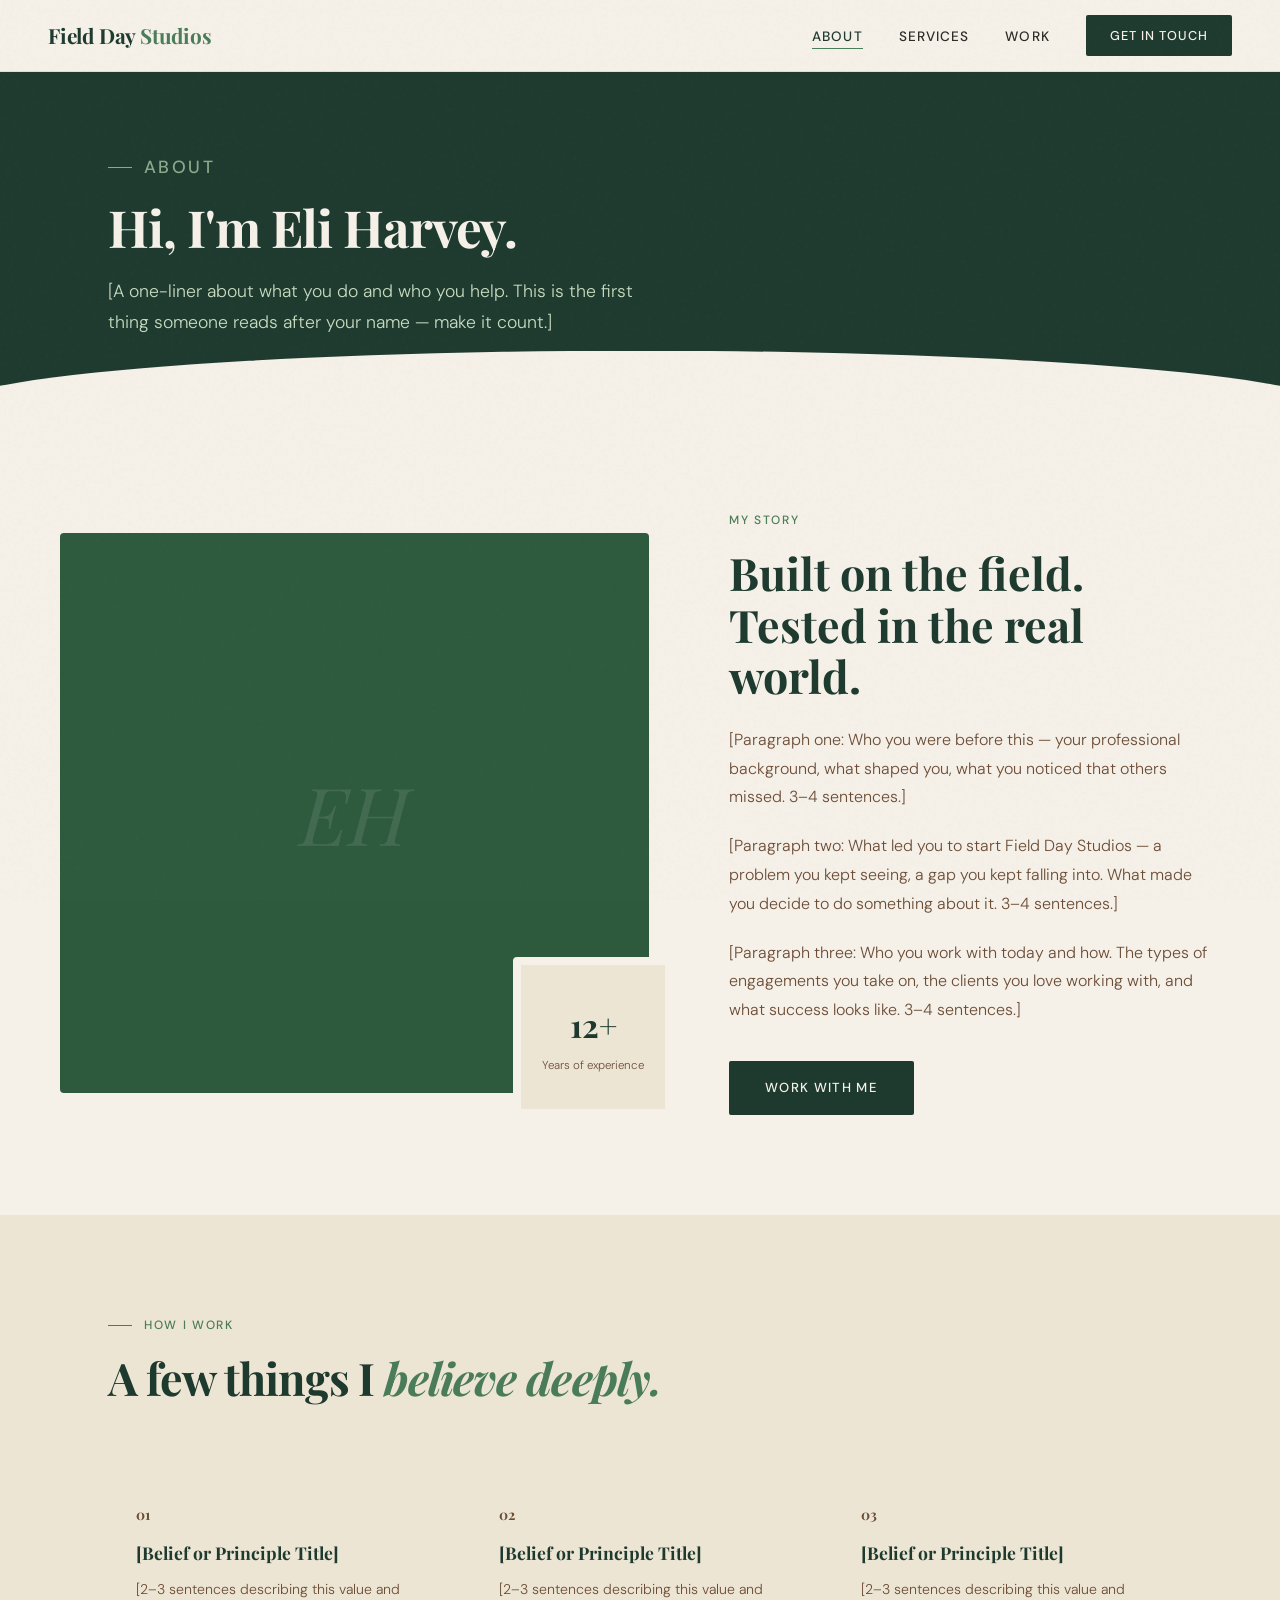
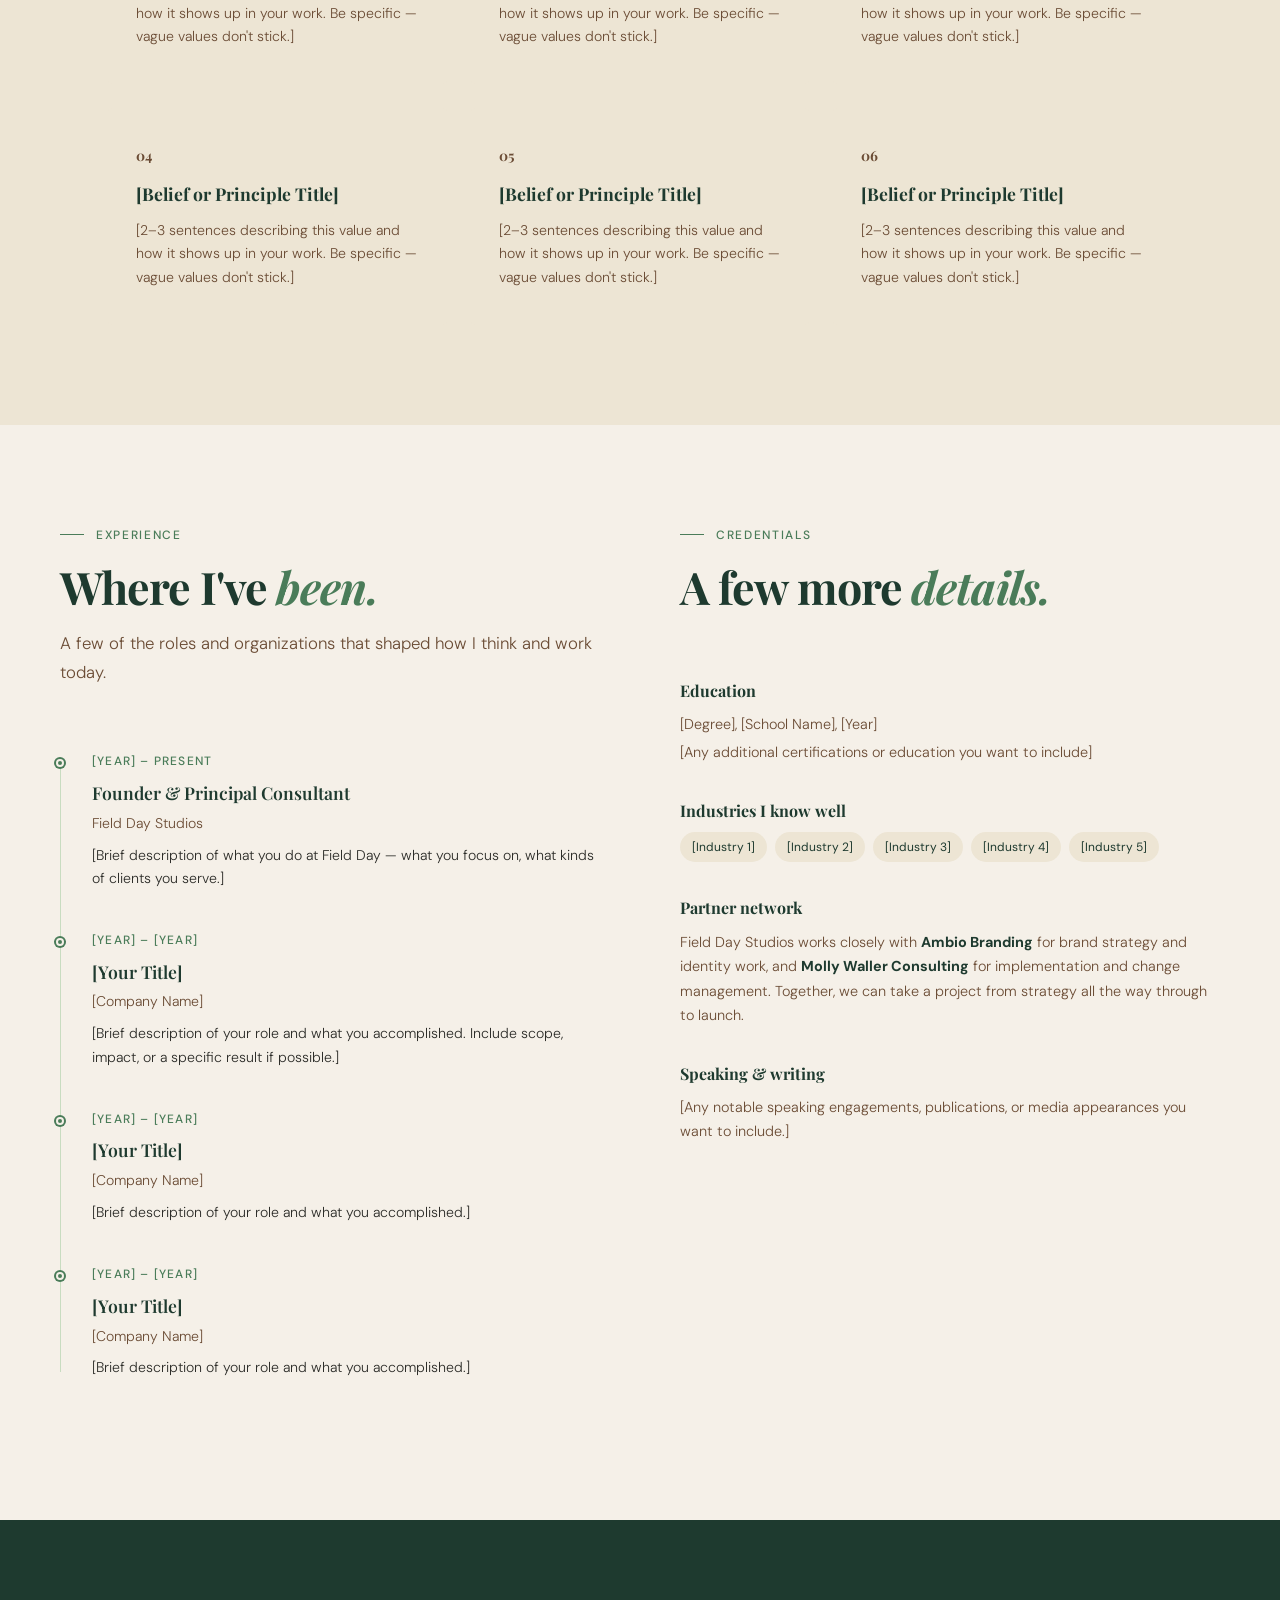
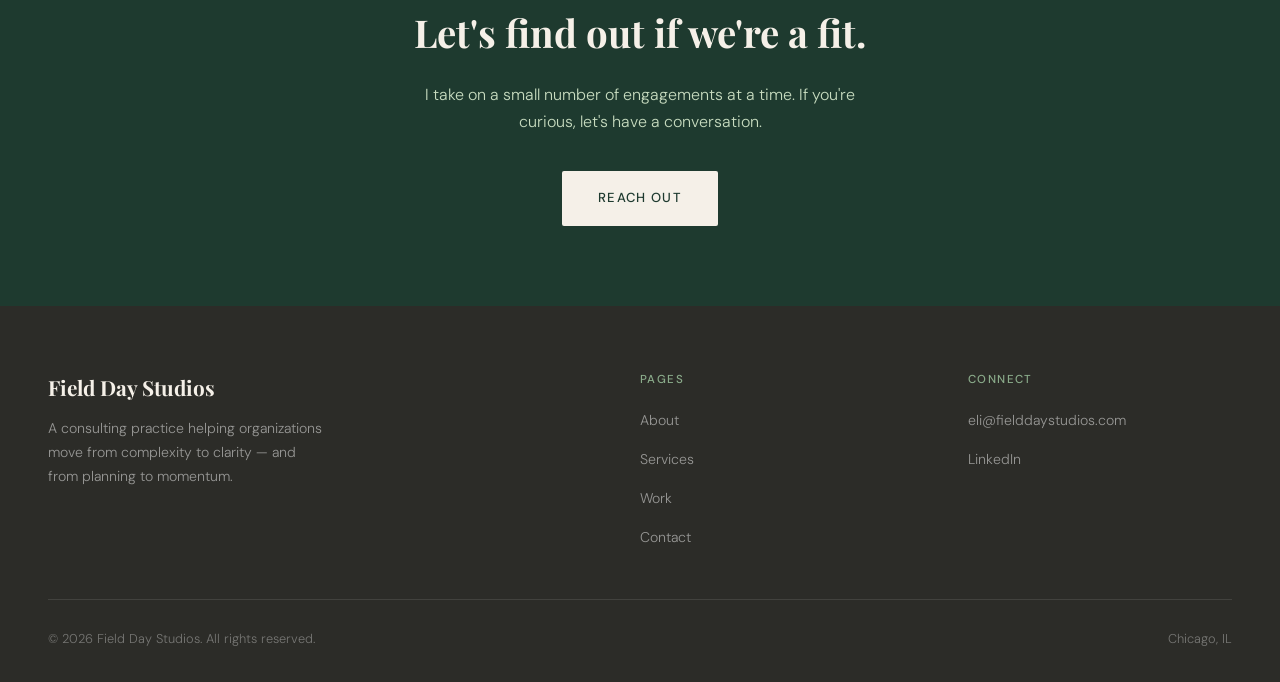
==== about.html @ 384d9022 "Add files via upload" ====
<!DOCTYPE html>
<html lang="en">
<head>
  <meta charset="UTF-8" />
  <meta name="viewport" content="width=device-width, initial-scale=1.0" />
  <title>About — Field Day Studios</title>
  <meta name="description" content="Eli Harvey is a consultant helping organizations move from strategy to execution." />
  <link rel="stylesheet" href="css/styles.css" />
</head>
<body>

  <!-- NAV -->
  <nav class="nav">
    <a href="index.html" class="nav-logo">Field Day <span>Studios</span></a>
    <ul class="nav-links">
      <li><a href="about.html">About</a></li>
      <li><a href="services.html">Services</a></li>
      <li><a href="work.html">Work</a></li>
      <li><a href="contact.html" class="nav-cta">Get in touch</a></li>
    </ul>
    <button class="nav-toggle" aria-label="Toggle menu">
      <span></span><span></span><span></span>
    </button>
  </nav>

  <main class="page">

    <!-- PAGE HERO -->
    <section class="page-hero">
      <div class="container">
        <p class="section-eyebrow">About</p>
        <h1>Hi, I'm Eli Harvey.</h1>
        <p>[A one-liner about what you do and who you help. This is the first thing someone reads after your name — make it count.]</p>
      </div>
    </section>

    <!-- ABOUT HERO DETAIL -->
    <section class="section container">
      <div class="about-hero-grid">
        <div class="about-photo">
          <div class="about-photo-main">
            <span class="about-photo-placeholder">EH</span>
          </div>
          <div class="about-photo-accent">
            <span class="num">12+</span>
            <span class="lbl">Years of experience</span>
          </div>
        </div>

        <div class="about-content">
          <p class="eyebrow">My story</p>
          <h1>Built on the field. Tested in the real world.</h1>
          <p>[Paragraph one: Who you were before this — your professional background, what shaped you, what you noticed that others missed. 3–4 sentences.]</p>
          <p>[Paragraph two: What led you to start Field Day Studios — a problem you kept seeing, a gap you kept falling into. What made you decide to do something about it. 3–4 sentences.]</p>
          <p>[Paragraph three: Who you work with today and how. The types of engagements you take on, the clients you love working with, and what success looks like. 3–4 sentences.]</p>
          <div style="margin-top: 36px;">
            <a href="contact.html" class="btn-primary">Work with me</a>
          </div>
        </div>
      </div>
    </section>

    <!-- VALUES -->
    <section class="section section-alt">
      <div class="container">
        <div class="section-header reveal">
          <p class="section-eyebrow">How I work</p>
          <h2 class="section-title">A few things I <em>believe deeply.</em></h2>
        </div>
        <div class="values-grid">
          <div class="value-card reveal">
            <p class="value-num">01</p>
            <h3>[Belief or Principle Title]</h3>
            <p>[2–3 sentences describing this value and how it shows up in your work. Be specific — vague values don't stick.]</p>
          </div>
          <div class="value-card reveal">
            <p class="value-num">02</p>
            <h3>[Belief or Principle Title]</h3>
            <p>[2–3 sentences describing this value and how it shows up in your work. Be specific — vague values don't stick.]</p>
          </div>
          <div class="value-card reveal">
            <p class="value-num">03</p>
            <h3>[Belief or Principle Title]</h3>
            <p>[2–3 sentences describing this value and how it shows up in your work. Be specific — vague values don't stick.]</p>
          </div>
          <div class="value-card reveal">
            <p class="value-num">04</p>
            <h3>[Belief or Principle Title]</h3>
            <p>[2–3 sentences describing this value and how it shows up in your work. Be specific — vague values don't stick.]</p>
          </div>
          <div class="value-card reveal">
            <p class="value-num">05</p>
            <h3>[Belief or Principle Title]</h3>
            <p>[2–3 sentences describing this value and how it shows up in your work. Be specific — vague values don't stick.]</p>
          </div>
          <div class="value-card reveal">
            <p class="value-num">06</p>
            <h3>[Belief or Principle Title]</h3>
            <p>[2–3 sentences describing this value and how it shows up in your work. Be specific — vague values don't stick.]</p>
          </div>
        </div>
      </div>
    </section>

    <!-- EXPERIENCE TIMELINE -->
    <section class="section container">
      <div style="display: grid; grid-template-columns: 1fr 1fr; gap: 80px;">
        <div>
          <div class="section-header reveal">
            <p class="section-eyebrow">Experience</p>
            <h2 class="section-title">Where I've <em>been.</em></h2>
            <p class="section-subtitle">A few of the roles and organizations that shaped how I think and work today.</p>
          </div>

          <div class="timeline reveal">
            <div class="timeline-item">
              <p class="timeline-year">[Year] – Present</p>
              <h3 class="timeline-title">Founder & Principal Consultant</h3>
              <p class="timeline-company">Field Day Studios</p>
              <p class="timeline-desc">[Brief description of what you do at Field Day — what you focus on, what kinds of clients you serve.]</p>
            </div>
            <div class="timeline-item">
              <p class="timeline-year">[Year] – [Year]</p>
              <h3 class="timeline-title">[Your Title]</h3>
              <p class="timeline-company">[Company Name]</p>
              <p class="timeline-desc">[Brief description of your role and what you accomplished. Include scope, impact, or a specific result if possible.]</p>
            </div>
            <div class="timeline-item">
              <p class="timeline-year">[Year] – [Year]</p>
              <h3 class="timeline-title">[Your Title]</h3>
              <p class="timeline-company">[Company Name]</p>
              <p class="timeline-desc">[Brief description of your role and what you accomplished.]</p>
            </div>
            <div class="timeline-item">
              <p class="timeline-year">[Year] – [Year]</p>
              <h3 class="timeline-title">[Your Title]</h3>
              <p class="timeline-company">[Company Name]</p>
              <p class="timeline-desc">[Brief description of your role and what you accomplished.]</p>
            </div>
          </div>
        </div>

        <div>
          <div class="section-header reveal">
            <p class="section-eyebrow">Credentials</p>
            <h2 class="section-title">A few more <em>details.</em></h2>
          </div>

          <div style="display: flex; flex-direction: column; gap: 32px;" class="reveal">
            <div>
              <h4 style="font-family: var(--font-display); font-size: 1rem; color: var(--forest); margin-bottom: 8px;">Education</h4>
              <p style="font-size: 0.9rem; color: var(--bark);">[Degree], [School Name], [Year]</p>
              <p style="font-size: 0.9rem; color: var(--bark); margin-top: 4px;">[Any additional certifications or education you want to include]</p>
            </div>

            <div>
              <h4 style="font-family: var(--font-display); font-size: 1rem; color: var(--forest); margin-bottom: 8px;">Industries I know well</h4>
              <div style="display: flex; flex-wrap: wrap; gap: 8px; margin-top: 4px;">
                <span class="deliverable-tag">[Industry 1]</span>
                <span class="deliverable-tag">[Industry 2]</span>
                <span class="deliverable-tag">[Industry 3]</span>
                <span class="deliverable-tag">[Industry 4]</span>
                <span class="deliverable-tag">[Industry 5]</span>
              </div>
            </div>

            <div>
              <h4 style="font-family: var(--font-display); font-size: 1rem; color: var(--forest); margin-bottom: 8px;">Partner network</h4>
              <p style="font-size: 0.9rem; color: var(--bark); line-height: 1.7;">Field Day Studios works closely with <strong style="color: var(--forest);">Ambio Branding</strong> for brand strategy and identity work, and <strong style="color: var(--forest);">Molly Waller Consulting</strong> for implementation and change management. Together, we can take a project from strategy all the way through to launch.</p>
            </div>

            <div>
              <h4 style="font-family: var(--font-display); font-size: 1rem; color: var(--forest); margin-bottom: 8px;">Speaking & writing</h4>
              <p style="font-size: 0.9rem; color: var(--bark);">[Any notable speaking engagements, publications, or media appearances you want to include.]</p>
            </div>
          </div>
        </div>
      </div>
    </section>

    <!-- CTA BAND -->
    <div class="cta-band">
      <h2>Let's find out if we're a fit.</h2>
      <p>I take on a small number of engagements at a time. If you're curious, let's have a conversation.</p>
      <a href="contact.html" class="btn-primary">Reach out</a>
    </div>

  </main>

  <!-- FOOTER -->
  <footer class="footer">
    <div class="footer-grid">
      <div class="footer-brand">
        <h3>Field Day Studios</h3>
        <p>A consulting practice helping organizations move from complexity to clarity — and from planning to momentum.</p>
      </div>
      <div class="footer-col">
        <h4>Pages</h4>
        <ul>
          <li><a href="about.html">About</a></li>
          <li><a href="services.html">Services</a></li>
          <li><a href="work.html">Work</a></li>
          <li><a href="contact.html">Contact</a></li>
        </ul>
      </div>
      <div class="footer-col">
        <h4>Connect</h4>
        <ul>
          <li><a href="mailto:eli@fielddaystudios.com">eli@fielddaystudios.com</a></li>
          <li><a href="https://linkedin.com/in/eliharvey" target="_blank">LinkedIn</a></li>
        </ul>
      </div>
    </div>
    <div class="footer-bottom">
      <p>© 2026 Field Day Studios. All rights reserved.</p>
      <p>Chicago, IL</p>
    </div>
  </footer>

  <script src="js/main.js"></script>
</body>
</html>
---- css/styles.css ----
/* ============================================
   FIELD DAY STUDIOS — Global Styles
   ============================================ */

@import url('https://fonts.googleapis.com/css2?family=Playfair+Display:ital,wght@0,400;0,600;0,700;1,400;1,600&family=DM+Sans:ital,wght@0,300;0,400;0,500;1,300&display=swap');

:root {
  --forest:     #1e3a2f;
  --moss:       #2d5a3d;
  --fern:       #4a7c59;
  --sage:       #8aab8a;
  --mist:       #c8dcc0;
  --cream:      #f5f0e8;
  --parchment:  #ede5d4;
  --clay:       #b5815a;
  --bark:       #6b4c35;
  --charcoal:   #2c2c28;
  --white:      #fefefe;

  --font-display: 'Playfair Display', Georgia, serif;
  --font-body:    'DM Sans', sans-serif;

  --radius: 4px;
  --transition: 0.3s ease;
  --max-width: 1160px;
}

*, *::before, *::after {
  box-sizing: border-box;
  margin: 0;
  padding: 0;
}

html {
  scroll-behavior: smooth;
}

body {
  font-family: var(--font-body);
  font-weight: 300;
  background: var(--cream);
  color: var(--charcoal);
  line-height: 1.7;
  font-size: 17px;
  -webkit-font-smoothing: antialiased;
}

/* ---- GRAIN OVERLAY ---- */
body::before {
  content: '';
  position: fixed;
  inset: 0;
  background-image: url("data:image/svg+xml,%3Csvg viewBox='0 0 256 256' xmlns='http://www.w3.org/2000/svg'%3E%3Cfilter id='noise'%3E%3CfeTurbulence type='fractalNoise' baseFrequency='0.9' numOctaves='4' stitchTiles='stitch'/%3E%3C/filter%3E%3Crect width='100%25' height='100%25' filter='url(%23noise)' opacity='0.04'/%3E%3C/svg%3E");
  pointer-events: none;
  z-index: 1000;
  opacity: 0.5;
}

img { max-width: 100%; display: block; }
a { color: inherit; text-decoration: none; }
ul { list-style: none; }

/* ============================================
   NAVIGATION
   ============================================ */
.nav {
  position: fixed;
  top: 0;
  left: 0;
  right: 0;
  z-index: 100;
  padding: 0 48px;
  height: 72px;
  display: flex;
  align-items: center;
  justify-content: space-between;
  background: rgba(245, 240, 232, 0.92);
  backdrop-filter: blur(12px);
  border-bottom: 1px solid rgba(30, 58, 47, 0.1);
  transition: var(--transition);
}

.nav-logo {
  font-family: var(--font-display);
  font-size: 1.3rem;
  font-weight: 700;
  color: var(--forest);
  letter-spacing: -0.01em;
}

.nav-logo span {
  color: var(--fern);
}

.nav-links {
  display: flex;
  gap: 36px;
  align-items: center;
}

.nav-links a {
  font-size: 0.85rem;
  font-weight: 500;
  letter-spacing: 0.08em;
  text-transform: uppercase;
  color: var(--charcoal);
  transition: color var(--transition);
  position: relative;
}

.nav-links a::after {
  content: '';
  position: absolute;
  bottom: -4px;
  left: 0;
  width: 0;
  height: 1px;
  background: var(--fern);
  transition: width var(--transition);
}

.nav-links a:hover,
.nav-links a.active {
  color: var(--forest);
}

.nav-links a:hover::after,
.nav-links a.active::after {
  width: 100%;
}

.nav-cta {
  display: inline-block;
  padding: 10px 24px;
  background: var(--forest);
  color: var(--cream) !important;
  border-radius: 2px;
  font-size: 0.8rem !important;
  font-weight: 500 !important;
  letter-spacing: 0.08em;
  text-transform: uppercase;
  transition: background var(--transition) !important;
}

.nav-cta::after { display: none !important; }

.nav-cta:hover {
  background: var(--moss) !important;
  color: var(--cream) !important;
}

/* Mobile Nav */
.nav-toggle {
  display: none;
  flex-direction: column;
  gap: 5px;
  cursor: pointer;
  background: none;
  border: none;
  padding: 4px;
}

.nav-toggle span {
  display: block;
  width: 24px;
  height: 1.5px;
  background: var(--forest);
  transition: var(--transition);
}

/* ============================================
   PAGE WRAPPER
   ============================================ */
.page {
  padding-top: 72px;
  min-height: 100vh;
}

.container {
  max-width: var(--max-width);
  margin: 0 auto;
  padding: 0 48px;
}

/* ============================================
   HERO — HOME
   ============================================ */
.hero {
  min-height: calc(100vh - 72px);
  display: grid;
  grid-template-columns: 1fr 1fr;
  align-items: center;
  gap: 80px;
  padding: 80px 48px;
  max-width: var(--max-width);
  margin: 0 auto;
}

.hero-eyebrow {
  font-size: 0.78rem;
  font-weight: 500;
  letter-spacing: 0.14em;
  text-transform: uppercase;
  color: var(--fern);
  margin-bottom: 20px;
  display: flex;
  align-items: center;
  gap: 12px;
}

.hero-eyebrow::before {
  content: '';
  display: block;
  width: 32px;
  height: 1px;
  background: var(--fern);
}

.hero h1 {
  font-family: var(--font-display);
  font-size: clamp(2.6rem, 5vw, 4.2rem);
  font-weight: 700;
  line-height: 1.12;
  color: var(--forest);
  margin-bottom: 28px;
  letter-spacing: -0.02em;
}

.hero h1 em {
  font-style: italic;
  color: var(--fern);
}

.hero-body {
  font-size: 1.1rem;
  color: var(--bark);
  max-width: 480px;
  margin-bottom: 44px;
  line-height: 1.8;
}

.btn-primary {
  display: inline-block;
  padding: 16px 36px;
  background: var(--forest);
  color: var(--cream);
  font-family: var(--font-body);
  font-size: 0.82rem;
  font-weight: 500;
  letter-spacing: 0.1em;
  text-transform: uppercase;
  border: none;
  border-radius: 2px;
  cursor: pointer;
  transition: background var(--transition), transform var(--transition);
}

.btn-primary:hover {
  background: var(--moss);
  transform: translateY(-2px);
}

.btn-secondary {
  display: inline-block;
  padding: 16px 36px;
  background: transparent;
  color: var(--forest);
  font-family: var(--font-body);
  font-size: 0.82rem;
  font-weight: 500;
  letter-spacing: 0.1em;
  text-transform: uppercase;
  border: 1.5px solid var(--forest);
  border-radius: 2px;
  cursor: pointer;
  transition: all var(--transition);
}

.btn-secondary:hover {
  background: var(--forest);
  color: var(--cream);
}

.hero-actions {
  display: flex;
  gap: 16px;
  flex-wrap: wrap;
}

/* Hero Visual */
.hero-visual {
  position: relative;
  height: 520px;
}

.hero-card {
  position: absolute;
  background: var(--white);
  border-radius: 6px;
  padding: 32px;
  box-shadow: 0 8px 48px rgba(30, 58, 47, 0.12);
}

.hero-card-main {
  width: 340px;
  top: 40px;
  right: 0;
  background: var(--forest);
  color: var(--cream);
}

.hero-card-main .card-label {
  font-size: 0.72rem;
  letter-spacing: 0.12em;
  text-transform: uppercase;
  color: var(--sage);
  margin-bottom: 16px;
}

.hero-card-main h3 {
  font-family: var(--font-display);
  font-size: 1.4rem;
  font-weight: 600;
  color: var(--cream);
  margin-bottom: 12px;
  line-height: 1.3;
}

.hero-card-main p {
  font-size: 0.9rem;
  color: var(--mist);
  line-height: 1.6;
}

.hero-card-accent {
  width: 220px;
  bottom: 60px;
  left: 0;
  background: var(--parchment);
  border-left: 3px solid var(--clay);
}

.hero-card-accent .stat-num {
  font-family: var(--font-display);
  font-size: 2.4rem;
  font-weight: 700;
  color: var(--forest);
  line-height: 1;
}

.hero-card-accent .stat-label {
  font-size: 0.8rem;
  color: var(--bark);
  margin-top: 6px;
  font-weight: 400;
}

/* ============================================
   SECTION HEADERS
   ============================================ */
.section-header {
  margin-bottom: 64px;
}

.section-eyebrow {
  font-size: 0.75rem;
  font-weight: 500;
  letter-spacing: 0.14em;
  text-transform: uppercase;
  color: var(--fern);
  margin-bottom: 16px;
  display: flex;
  align-items: center;
  gap: 12px;
}

.section-eyebrow::before {
  content: '';
  display: block;
  width: 24px;
  height: 1px;
  background: var(--fern);
}

.section-title {
  font-family: var(--font-display);
  font-size: clamp(2rem, 3.5vw, 3rem);
  font-weight: 700;
  color: var(--forest);
  line-height: 1.15;
  letter-spacing: -0.02em;
}

.section-title em {
  font-style: italic;
  color: var(--fern);
}

.section-subtitle {
  margin-top: 16px;
  font-size: 1.05rem;
  color: var(--bark);
  max-width: 560px;
  line-height: 1.75;
}

/* ============================================
   SECTIONS — GENERAL
   ============================================ */
.section {
  padding: 100px 0;
}

.section-alt {
  background: var(--parchment);
}

.section-dark {
  background: var(--forest);
  color: var(--cream);
}

.section-dark .section-title {
  color: var(--cream);
}

.section-dark .section-subtitle {
  color: var(--mist);
}

/* ============================================
   HOME — INTRO STRIP
   ============================================ */
.intro-strip {
  background: var(--forest);
  padding: 48px;
  display: flex;
  align-items: center;
  justify-content: space-between;
  gap: 40px;
  flex-wrap: wrap;
}

.intro-strip p {
  font-family: var(--font-display);
  font-size: 1.3rem;
  color: var(--cream);
  font-style: italic;
  max-width: 640px;
}

.intro-strip a {
  flex-shrink: 0;
  color: var(--mist);
  font-size: 0.82rem;
  letter-spacing: 0.1em;
  text-transform: uppercase;
  border-bottom: 1px solid var(--fern);
  padding-bottom: 3px;
  transition: color var(--transition);
}

.intro-strip a:hover { color: var(--cream); }

/* ============================================
   SERVICES GRID
   ============================================ */
.services-grid {
  display: grid;
  grid-template-columns: repeat(3, 1fr);
  gap: 2px;
  background: var(--mist);
}

.service-card {
  background: var(--cream);
  padding: 48px 40px;
  transition: background var(--transition);
  position: relative;
  overflow: hidden;
}

.service-card::before {
  content: '';
  position: absolute;
  top: 0;
  left: 0;
  width: 3px;
  height: 0;
  background: var(--fern);
  transition: height 0.4s ease;
}

.service-card:hover::before { height: 100%; }
.service-card:hover { background: var(--white); }

.service-icon {
  width: 48px;
  height: 48px;
  background: var(--parchment);
  border-radius: 50%;
  display: flex;
  align-items: center;
  justify-content: center;
  margin-bottom: 24px;
  font-size: 1.3rem;
}

.service-card h3 {
  font-family: var(--font-display);
  font-size: 1.25rem;
  font-weight: 600;
  color: var(--forest);
  margin-bottom: 12px;
}

.service-card p {
  font-size: 0.9rem;
  color: var(--bark);
  line-height: 1.7;
}

/* ============================================
   CASE STUDY CARDS
   ============================================ */
.cases-grid {
  display: grid;
  grid-template-columns: repeat(2, 1fr);
  gap: 32px;
}

.case-card {
  background: var(--white);
  border-radius: 4px;
  overflow: hidden;
  transition: transform var(--transition), box-shadow var(--transition);
  cursor: pointer;
}

.case-card:hover {
  transform: translateY(-6px);
  box-shadow: 0 16px 48px rgba(30, 58, 47, 0.12);
}

.case-card-image {
  height: 220px;
  background: var(--moss);
  position: relative;
  overflow: hidden;
  display: flex;
  align-items: center;
  justify-content: center;
}

.case-placeholder {
  font-family: var(--font-display);
  font-size: 3rem;
  color: rgba(255,255,255,0.15);
  font-style: italic;
  user-select: none;
}

.case-tag {
  position: absolute;
  top: 20px;
  left: 20px;
  background: var(--cream);
  color: var(--forest);
  font-size: 0.72rem;
  font-weight: 500;
  letter-spacing: 0.1em;
  text-transform: uppercase;
  padding: 6px 12px;
  border-radius: 2px;
}

.case-card-body {
  padding: 32px;
}

.case-card-body h3 {
  font-family: var(--font-display);
  font-size: 1.2rem;
  font-weight: 600;
  color: var(--forest);
  margin-bottom: 10px;
}

.case-card-body p {
  font-size: 0.9rem;
  color: var(--bark);
  line-height: 1.65;
  margin-bottom: 20px;
}

.case-link {
  font-size: 0.8rem;
  font-weight: 500;
  letter-spacing: 0.08em;
  text-transform: uppercase;
  color: var(--fern);
  display: flex;
  align-items: center;
  gap: 8px;
  transition: gap var(--transition);
}

.case-link:hover { gap: 14px; }

/* ============================================
   TESTIMONIALS
   ============================================ */
.testimonials-grid {
  display: grid;
  grid-template-columns: repeat(3, 1fr);
  gap: 24px;
}

.testimonial-card {
  background: var(--white);
  border-radius: 4px;
  padding: 40px 32px;
  position: relative;
}

.testimonial-card::before {
  content: '"';
  position: absolute;
  top: 20px;
  right: 28px;
  font-family: var(--font-display);
  font-size: 5rem;
  color: var(--mist);
  line-height: 1;
}

.testimonial-text {
  font-size: 0.95rem;
  color: var(--charcoal);
  line-height: 1.75;
  margin-bottom: 28px;
  font-style: italic;
}

.testimonial-author {
  display: flex;
  align-items: center;
  gap: 14px;
}

.author-avatar {
  width: 44px;
  height: 44px;
  background: var(--parchment);
  border-radius: 50%;
  display: flex;
  align-items: center;
  justify-content: center;
  font-family: var(--font-display);
  font-weight: 700;
  color: var(--forest);
  font-size: 0.9rem;
  flex-shrink: 0;
}

.author-name {
  font-size: 0.9rem;
  font-weight: 500;
  color: var(--forest);
}

.author-title {
  font-size: 0.78rem;
  color: var(--bark);
  margin-top: 2px;
}

/* ============================================
   CONTACT FORM
   ============================================ */
.contact-layout {
  display: grid;
  grid-template-columns: 1fr 1.6fr;
  gap: 80px;
  align-items: start;
}

.contact-info h2 {
  font-family: var(--font-display);
  font-size: 2.2rem;
  font-weight: 700;
  color: var(--forest);
  line-height: 1.2;
  margin-bottom: 20px;
}

.contact-info p {
  font-size: 1rem;
  color: var(--bark);
  line-height: 1.75;
  margin-bottom: 40px;
}

.contact-detail {
  display: flex;
  flex-direction: column;
  gap: 16px;
}

.contact-item {
  display: flex;
  align-items: center;
  gap: 14px;
  font-size: 0.9rem;
  color: var(--charcoal);
}

.contact-icon {
  width: 36px;
  height: 36px;
  background: var(--parchment);
  border-radius: 50%;
  display: flex;
  align-items: center;
  justify-content: center;
  font-size: 0.9rem;
  flex-shrink: 0;
}

.form-card {
  background: var(--white);
  border-radius: 6px;
  padding: 56px 48px;
  box-shadow: 0 4px 32px rgba(30, 58, 47, 0.07);
}

.form-row {
  display: grid;
  grid-template-columns: 1fr 1fr;
  gap: 20px;
}

.form-group {
  margin-bottom: 24px;
}

.form-group label {
  display: block;
  font-size: 0.78rem;
  font-weight: 500;
  letter-spacing: 0.08em;
  text-transform: uppercase;
  color: var(--forest);
  margin-bottom: 8px;
}

.form-group input,
.form-group select,
.form-group textarea {
  width: 100%;
  padding: 14px 16px;
  background: var(--cream);
  border: 1.5px solid var(--mist);
  border-radius: 2px;
  font-family: var(--font-body);
  font-size: 0.95rem;
  color: var(--charcoal);
  transition: border-color var(--transition);
  outline: none;
  -webkit-appearance: none;
}

.form-group input:focus,
.form-group select:focus,
.form-group textarea:focus {
  border-color: var(--fern);
}

.form-group textarea {
  height: 140px;
  resize: vertical;
}

.form-submit {
  width: 100%;
  padding: 18px;
  background: var(--forest);
  color: var(--cream);
  border: none;
  font-family: var(--font-body);
  font-size: 0.82rem;
  font-weight: 500;
  letter-spacing: 0.1em;
  text-transform: uppercase;
  cursor: pointer;
  border-radius: 2px;
  transition: background var(--transition);
}

.form-submit:hover { background: var(--moss); }

.form-success {
  display: none;
  text-align: center;
  padding: 32px;
}

.form-success h3 {
  font-family: var(--font-display);
  font-size: 1.5rem;
  color: var(--forest);
  margin-bottom: 10px;
}

.form-success p {
  color: var(--bark);
}

/* ============================================
   ABOUT PAGE
   ============================================ */
.about-hero {
  padding: 80px 0 40px;
}

.about-hero-grid {
  display: grid;
  grid-template-columns: 1.2fr 1fr;
  gap: 80px;
  align-items: center;
}

.about-photo {
  position: relative;
  height: 560px;
}

.about-photo-main {
  position: absolute;
  inset: 0;
  background: var(--moss);
  border-radius: 4px;
  display: flex;
  align-items: center;
  justify-content: center;
  overflow: hidden;
}

.about-photo-accent {
  position: absolute;
  bottom: -24px;
  right: -24px;
  width: 160px;
  height: 160px;
  background: var(--parchment);
  border-radius: 4px;
  border: 8px solid var(--cream);
  display: flex;
  align-items: center;
  justify-content: center;
  flex-direction: column;
  text-align: center;
  padding: 16px;
}

.about-photo-accent .num {
  font-family: var(--font-display);
  font-size: 2rem;
  font-weight: 700;
  color: var(--forest);
}

.about-photo-accent .lbl {
  font-size: 0.72rem;
  color: var(--bark);
  margin-top: 4px;
}

.about-photo-placeholder {
  font-family: var(--font-display);
  font-size: 5rem;
  color: rgba(255,255,255,0.1);
  font-style: italic;
}

.about-content .eyebrow {
  font-size: 0.75rem;
  font-weight: 500;
  letter-spacing: 0.14em;
  text-transform: uppercase;
  color: var(--fern);
  margin-bottom: 16px;
}

.about-content h1 {
  font-family: var(--font-display);
  font-size: clamp(2rem, 3.5vw, 3rem);
  font-weight: 700;
  color: var(--forest);
  line-height: 1.15;
  margin-bottom: 24px;
}

.about-content p {
  font-size: 1rem;
  color: var(--bark);
  line-height: 1.8;
  margin-bottom: 20px;
}

/* Experience Timeline */
.timeline {
  position: relative;
  padding-left: 32px;
}

.timeline::before {
  content: '';
  position: absolute;
  left: 0;
  top: 8px;
  bottom: 8px;
  width: 1px;
  background: var(--mist);
}

.timeline-item {
  position: relative;
  margin-bottom: 40px;
}

.timeline-item::before {
  content: '';
  position: absolute;
  left: -36px;
  top: 8px;
  width: 8px;
  height: 8px;
  border-radius: 50%;
  background: var(--fern);
  border: 2px solid var(--cream);
  box-shadow: 0 0 0 2px var(--fern);
}

.timeline-year {
  font-size: 0.75rem;
  font-weight: 500;
  letter-spacing: 0.1em;
  text-transform: uppercase;
  color: var(--fern);
  margin-bottom: 6px;
}

.timeline-title {
  font-family: var(--font-display);
  font-size: 1.1rem;
  font-weight: 600;
  color: var(--forest);
  margin-bottom: 4px;
}

.timeline-company {
  font-size: 0.88rem;
  color: var(--bark);
  margin-bottom: 8px;
}

.timeline-desc {
  font-size: 0.88rem;
  color: var(--charcoal);
  line-height: 1.65;
}

/* Values grid */
.values-grid {
  display: grid;
  grid-template-columns: repeat(3, 1fr);
  gap: 24px;
}

.value-card {
  padding: 36px 28px;
  background: var(--parchment);
  border-radius: 4px;
}

.value-num {
  font-family: var(--font-display);
  font-size: 3rem;
  font-weight: 700;
  color: var(--mist);
  line-height: 1;
  margin-bottom: 12px;
}

.value-card h3 {
  font-family: var(--font-display);
  font-size: 1.1rem;
  color: var(--forest);
  margin-bottom: 10px;
}

.value-card p {
  font-size: 0.88rem;
  color: var(--bark);
  line-height: 1.65;
}

/* ============================================
   PAGE HERO (inner pages)
   ============================================ */
.page-hero {
  background: var(--forest);
  padding: 80px 0 72px;
  position: relative;
  overflow: hidden;
}

.page-hero::after {
  content: '';
  position: absolute;
  bottom: -1px;
  left: 0;
  right: 0;
  height: 60px;
  background: var(--cream);
  clip-path: ellipse(55% 100% at 50% 100%);
}

.page-hero .section-eyebrow { color: var(--sage); }
.page-hero .section-eyebrow::before { background: var(--sage); }

.page-hero h1 {
  font-family: var(--font-display);
  font-size: clamp(2.4rem, 4vw, 3.6rem);
  font-weight: 700;
  color: var(--cream);
  line-height: 1.12;
  letter-spacing: -0.02em;
  margin-bottom: 20px;
}

.page-hero p {
  font-size: 1.1rem;
  color: var(--mist);
  max-width: 560px;
  line-height: 1.75;
}

/* ============================================
   SERVICES PAGE
   ============================================ */
.services-list {
  display: flex;
  flex-direction: column;
  gap: 2px;
}

.service-row {
  background: var(--white);
  padding: 48px 48px;
  display: grid;
  grid-template-columns: 280px 1fr auto;
  gap: 40px;
  align-items: start;
  transition: background var(--transition);
  position: relative;
  overflow: hidden;
}

.service-row::before {
  content: '';
  position: absolute;
  left: 0;
  top: 0;
  bottom: 0;
  width: 3px;
  background: transparent;
  transition: background var(--transition);
}

.service-row:hover {
  background: var(--parchment);
}

.service-row:hover::before {
  background: var(--fern);
}

.service-row-label {
  font-size: 0.72rem;
  font-weight: 500;
  letter-spacing: 0.1em;
  text-transform: uppercase;
  color: var(--fern);
  margin-bottom: 8px;
}

.service-row h3 {
  font-family: var(--font-display);
  font-size: 1.4rem;
  font-weight: 600;
  color: var(--forest);
}

.service-row p {
  font-size: 0.95rem;
  color: var(--bark);
  line-height: 1.75;
}

.service-row-deliverables {
  display: flex;
  flex-direction: column;
  gap: 8px;
}

.deliverable-tag {
  background: var(--parchment);
  color: var(--forest);
  font-size: 0.75rem;
  padding: 5px 12px;
  border-radius: 20px;
  white-space: nowrap;
  font-weight: 400;
}

.phase-badge {
  display: inline-block;
  padding: 4px 14px;
  background: var(--fern);
  color: var(--white);
  font-size: 0.7rem;
  font-weight: 500;
  letter-spacing: 0.08em;
  text-transform: uppercase;
  border-radius: 20px;
  margin-bottom: 12px;
}

/* ============================================
   CTA BAND
   ============================================ */
.cta-band {
  background: var(--forest);
  padding: 80px 48px;
  text-align: center;
}

.cta-band h2 {
  font-family: var(--font-display);
  font-size: clamp(1.8rem, 3vw, 2.6rem);
  font-weight: 700;
  color: var(--cream);
  margin-bottom: 16px;
}

.cta-band p {
  color: var(--mist);
  font-size: 1rem;
  margin-bottom: 36px;
  max-width: 480px;
  margin-left: auto;
  margin-right: auto;
}

.cta-band .btn-primary {
  background: var(--cream);
  color: var(--forest);
}

.cta-band .btn-primary:hover {
  background: var(--parchment);
}

/* ============================================
   FOOTER
   ============================================ */
.footer {
  background: var(--charcoal);
  padding: 64px 48px 32px;
  color: var(--cream);
}

.footer-grid {
  display: grid;
  grid-template-columns: 2fr 1fr 1fr;
  gap: 64px;
  margin-bottom: 48px;
}

.footer-brand h3 {
  font-family: var(--font-display);
  font-size: 1.3rem;
  font-weight: 700;
  margin-bottom: 12px;
}

.footer-brand p {
  font-size: 0.88rem;
  color: rgba(255,255,255,0.5);
  line-height: 1.7;
  max-width: 280px;
}

.footer-col h4 {
  font-size: 0.72rem;
  font-weight: 500;
  letter-spacing: 0.12em;
  text-transform: uppercase;
  color: var(--sage);
  margin-bottom: 16px;
}

.footer-col ul {
  display: flex;
  flex-direction: column;
  gap: 10px;
}

.footer-col ul a {
  font-size: 0.88rem;
  color: rgba(255,255,255,0.5);
  transition: color var(--transition);
}

.footer-col ul a:hover { color: var(--cream); }

.footer-bottom {
  border-top: 1px solid rgba(255,255,255,0.1);
  padding-top: 28px;
  display: flex;
  justify-content: space-between;
  align-items: center;
}

.footer-bottom p {
  font-size: 0.8rem;
  color: rgba(255,255,255,0.35);
}

/* ============================================
   ANIMATIONS
   ============================================ */
@keyframes fadeUp {
  from { opacity: 0; transform: translateY(24px); }
  to   { opacity: 1; transform: translateY(0); }
}

.fade-up {
  opacity: 0;
  animation: fadeUp 0.7s ease forwards;
}

.fade-up-1 { animation-delay: 0.1s; }
.fade-up-2 { animation-delay: 0.25s; }
.fade-up-3 { animation-delay: 0.4s; }
.fade-up-4 { animation-delay: 0.55s; }

/* ============================================
   RESPONSIVE
   ============================================ */
@media (max-width: 1024px) {
  .hero { grid-template-columns: 1fr; gap: 48px; }
  .hero-visual { height: 320px; }
  .services-grid { grid-template-columns: repeat(2, 1fr); }
  .cases-grid { grid-template-columns: 1fr; }
  .testimonials-grid { grid-template-columns: 1fr 1fr; }
  .about-hero-grid { grid-template-columns: 1fr; }
  .about-photo { height: 320px; }
  .service-row { grid-template-columns: 1fr; }
}

@media (max-width: 768px) {
  .container, .hero, .footer { padding-left: 24px; padding-right: 24px; }
  .nav { padding: 0 24px; }
  .nav-links { display: none; flex-direction: column; position: fixed; top: 72px; left: 0; right: 0; background: var(--cream); padding: 32px 24px; gap: 20px; border-bottom: 1px solid var(--mist); z-index: 99; }
  .nav-links.open { display: flex; }
  .nav-toggle { display: flex; }
  .services-grid { grid-template-columns: 1fr; }
  .testimonials-grid { grid-template-columns: 1fr; }
  .contact-layout { grid-template-columns: 1fr; }
  .form-row { grid-template-columns: 1fr; }
  .footer-grid { grid-template-columns: 1fr; gap: 32px; }
  .values-grid { grid-template-columns: 1fr 1fr; }
  .intro-strip { padding: 32px 24px; }
  .form-card { padding: 32px 24px; }
}

@media (max-width: 480px) {
  .values-grid { grid-template-columns: 1fr; }
  .hero-card-main { width: 100%; position: relative; top: 0; right: 0; }
  .hero-card-accent { display: none; }
  .hero-visual { height: auto; display: flex; flex-direction: column; }
}
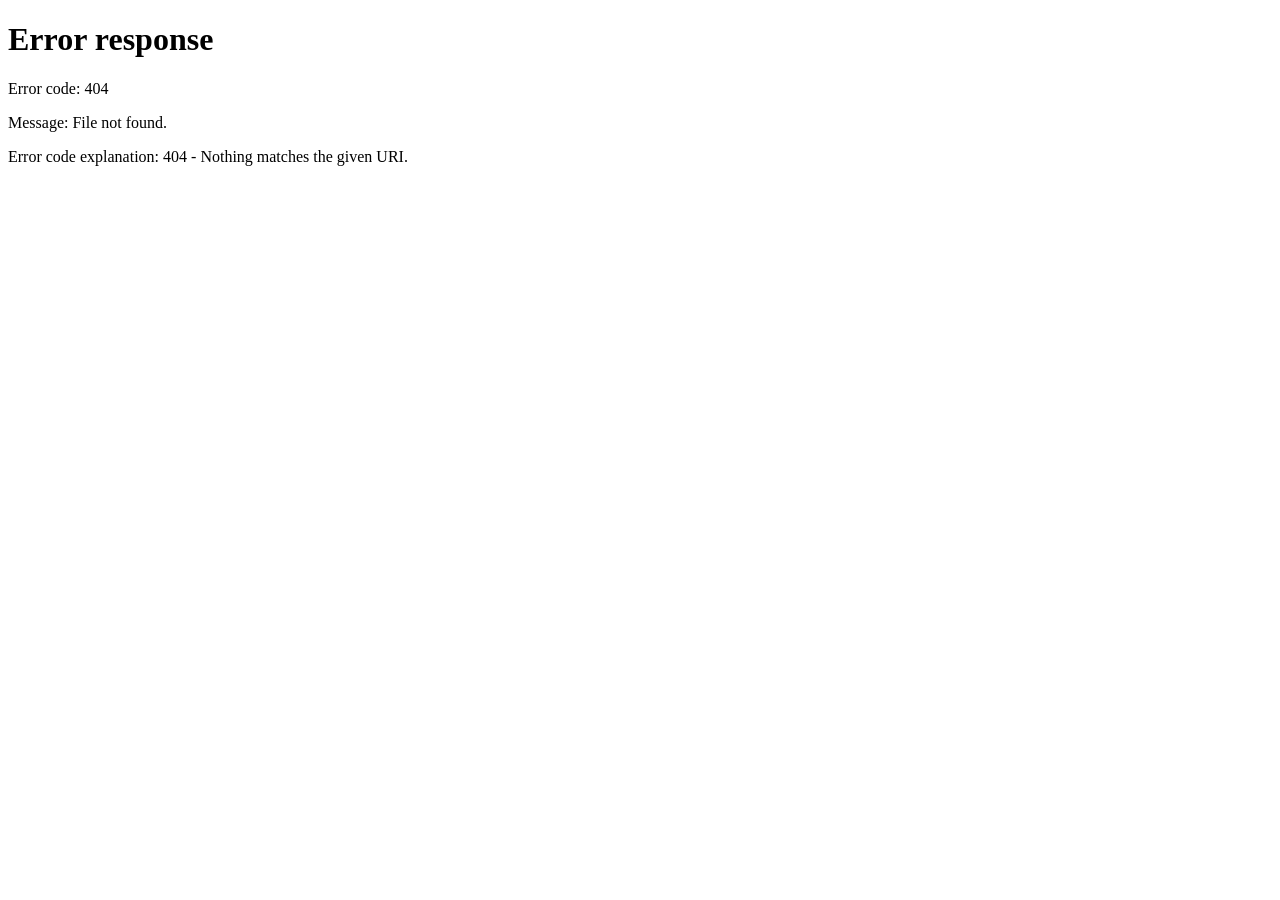
==== commit 8e5cbec4: "Update about.html" ====
--- a/about.html
+++ b/about.html
@@ -218,5 +218,10 @@
   </footer>
 
   <script src="js/main.js"></script>
+  <script>
+  if (sessionStorage.getItem('fds_auth') !== 'true') {
+    window.location.href = '/fieldday-studios/enter.html';
+  }
+</script>
 </body>
 </html>
